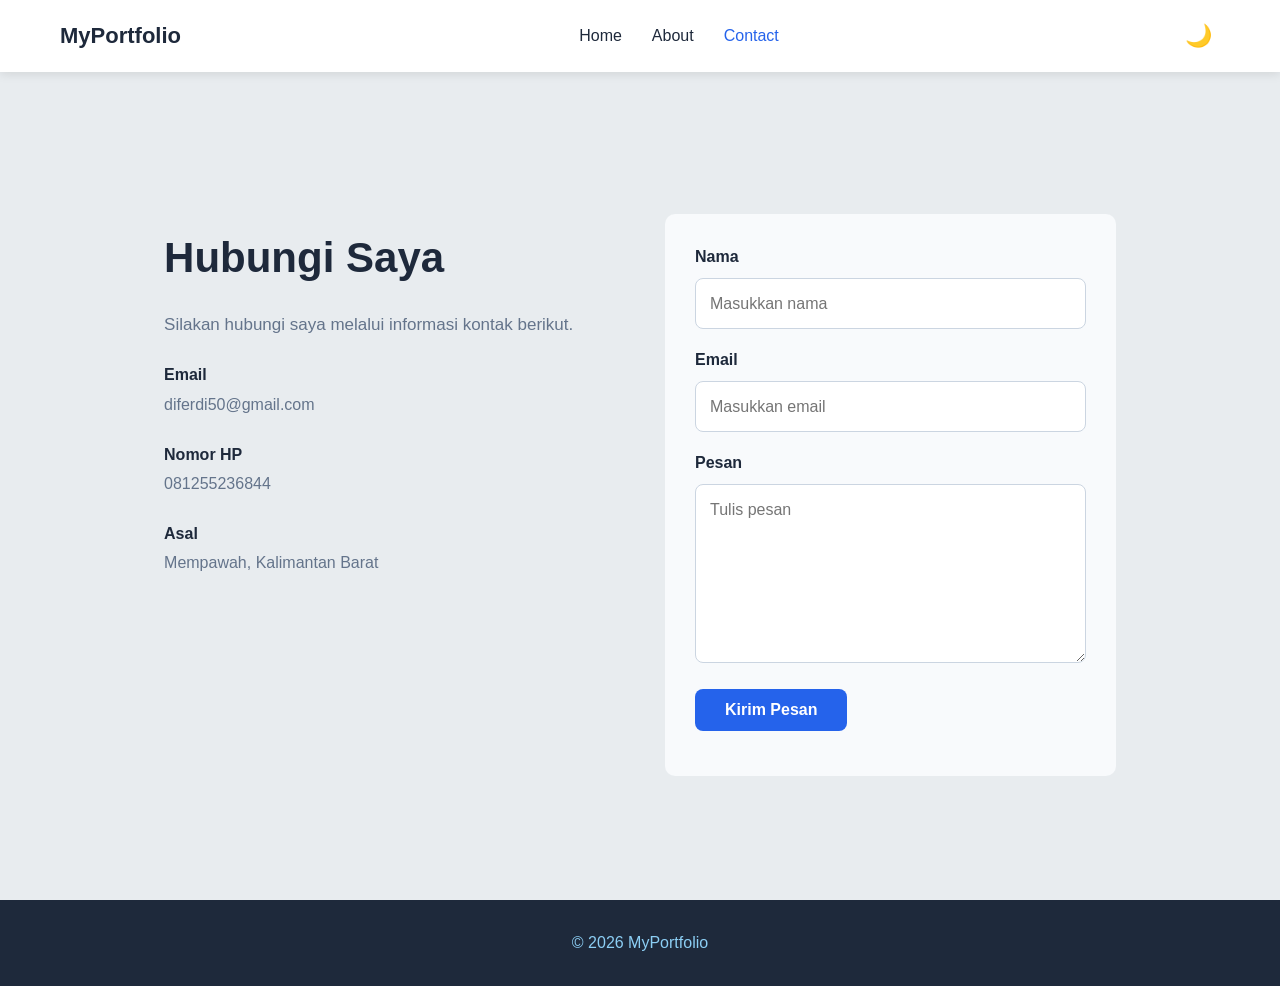
==== portofolio/contact.html @ 45eaa4df "Commit Pertama" ====
<!DOCTYPE html>
<html lang="id">
<head>
    <meta charset="UTF-8">
    <meta name="viewport" content="width=device-width, initial-scale=1.0">
    <title>Contact - Portfolio Ferdi</title>
    <link rel="stylesheet" href="../css/style.css">
</head>
<body>

    <!-- Navigasi -->
    <nav>
        <div class="container">
            <div class="logo">MyPortfolio</div>
            <ul class="nav-links">
                <li><a href="index.html">Home</a></li>
                <li><a href="about.html">About</a></li>
                <li><a href="contact.html" class="active">Contact</a></li>
            </ul>
            <button id="darkModeToggle" class="dark-mode-btn">🌙</button>
        </div>
    </nav>

    <main class="page-content">
        <section class="contact-section">
            <div class="container contact-grid">
                <div class="contact-info">
                    <h1>Hubungi Saya</h1>
                    <p>Silakan hubungi saya melalui informasi kontak berikut.</p>
                    <div class="contact-item">
                        <strong>Email</strong>
                        <span>diferdi50@gmail.com</span>
                    </div>
                    <div class="contact-item">
                        <strong>Nomor HP</strong>
                        <span>081255236844</span>
                    </div>
                    <div class="contact-item">
                        <strong>Asal</strong>
                        <span>Mempawah, Kalimantan Barat</span>
                    </div>
                </div>

                <form class="contact-form" id="contact-form">
                    <label for="name">Nama</label>
                    <input type="text" id="name" name="name" placeholder="Masukkan nama" required>

                    <label for="email">Email</label>
                    <input type="email" id="email" name="email" placeholder="Masukkan email" required>

                    <label for="message">Pesan</label>
                    <textarea id="message" name="message" rows="6" placeholder="Tulis pesan" required></textarea>

                    <button type="submit" class="btn">Kirim Pesan</button>
                    <p id="form-message" class="form-message" aria-live="polite"></p>
                </form>
            </div>
        </section>
    </main>

    <!-- Footer -->
    <footer>
        <p>&copy; 2026 MyPortfolio</p>
    </footer>

    <script src="../js/main.js"></script>
</body>
</html>
---- css/style.css ----
/* Reset & Variables */
* {
    margin: 0;
    padding: 0;
    box-sizing: border-box;
}

:root {
    --primary: #2563eb;
    --dark: #1e293b;
    --light: #f8fafc;
    --gray: #64748b;

    --bg: #e8ecef;
    --card: #ffffff;
    --border: #cbd5e1;

    --button-text: #ffffff;
}

body {
    font-family: 'Segoe UI', sans-serif;
    background: var(--bg);
    color: var(--dark);
    line-height: 1.6;
}

.container {
    max-width: 1200px;
    margin: 0 auto;
    padding: 0 20px;
}

/* Navigation */
nav {
    background: var(--card);;
    box-shadow: 0 2px 10px rgba(0, 0, 0, 0.1);
    position: fixed;
    width: 100%;
    top: 0;
    z-index: 100;
}

nav .container {
    display: flex;
    justify-content: space-between;
    align-items: center;
    padding: 15px 20px;
}

.logo {
    font-size: 22px;
    font-weight: 700;
}

.nav-links {
    display: flex;
    list-style: none;
    gap: 30px;
}

.nav-links a {
    text-decoration: none;
    color: var(--dark);
    font-weight: 500;
    transition: color 0.3s;
}

.nav-links a:hover,
.nav-links a.active {
    color: var(--primary);
}

/* Hero Section */
.hero {
    padding: 150px 0 100px;
    background: linear-gradient(135deg, var(--hero-1) 0%, var(--hero-2) 100%);
    min-height: 100vh;
    display: flex;
    align-items: center;
}

.hero-content {
    width: 100%;
    text-align: center;
}

.hero-content h1 {
    font-size: 48px;
    margin-bottom: 20px;
}

.hero-content h1 span {
    color: var(--primary);
}

.hero-content p {
    color: var(--gray);
    margin-bottom: 30px;
    font-size: 20px;
}

.btn {
    display: inline-block;
    background: var(--primary);
    color: var(--button-text);
    padding: 12px 30px;
    border-radius: 8px;
    text-decoration: none;
    font-weight: 600;
    transition: transform 0.3s, box-shadow 0.3s;
    border: none;
    cursor: pointer;
    font-family: inherit;
    font-size: 16px;
}

.btn:hover {
    transform: translateY(-3px);
    box-shadow: 0 10px 20px rgba(37, 99, 235, 0.3);
}

/* Projects */
.projects {
    padding: 80px 0;
    background: var(--bg);
}

.projects h2 {
    text-align: center;
    font-size: 36px;
    margin-bottom: 40px;
}

.project-grid {
    display: grid;
    grid-template-columns: repeat(auto-fit, minmax(300px, 1fr));
    gap: 30px;
}

.project-card {
    background: var(--card);
    border-radius: 10px;
    padding: 20px;
    transition: transform 0.3s;
    cursor: pointer;
}

.project-card:hover {
    transform: translateY(-10px);
}

.project-card img {
    width: 100%;
    height: 200px;
    object-fit: cover;
    border-radius: 8px;
    background: #e2e8f0;
}

.project-card h3 {
    margin: 15px 0 8px;
}

.project-card p {
    color: var(--gray);
}

/* Shared page sections */
.page-content {
    padding-top: 90px;
}

.about-section,
.contact-section {
    min-height: calc(100vh - 90px);
    padding: 80px 0;
    background: var(--bg);
    display: flex;
    align-items: center;
}

.about-grid,
.contact-grid {
    display: grid;
    grid-template-columns: minmax(260px, 0.9fr) minmax(0, 1.1fr);
    gap: 50px;
    align-items: center;
}

.about-image img {
    width: 100%;
    max-height: 420px;
    object-fit: cover;
    border-radius: 12px;
    background: var(--image-bg);
}

.image-placeholder {
    min-height: 320px;
    display: flex;
    align-items: center;
    justify-content: center;
    border-radius: 12px;
    background: var(--image-bg);
    overflow: hidden;
}

.image-placeholder img {
    min-height: 320px;
}

.about-content h1,
.contact-info h1 {
    font-size: 42px;
    margin-bottom: 20px;
}

.about-content p,
.contact-info>p {
    color: var(--gray);
    margin-bottom: 18px;
    font-size: 17px;
}

.contact-grid {
    grid-template-columns: 1fr 1fr;
    align-items: start;
}

.contact-info {
    padding-top: 10px;
}

.contact-item {
    margin-top: 24px;
    display: flex;
    flex-direction: column;
    gap: 4px;
}

.contact-item span {
    color: var(--gray);
}

.contact-form {
    background: var(--light);
    border-radius: 10px;
    padding: 30px;
}

.contact-form label {
    display: block;
    margin-bottom: 8px;
    font-weight: 600;
}

.contact-form input,
.contact-form textarea {
    width: 100%;
    padding: 12px 14px;
    border: 1px solid #cbd5e1;
    border-radius: 8px;
    margin-bottom: 18px;
    font: inherit;
    color: var(--dark);
    background: white;
}

.contact-form input:focus,
.contact-form textarea:focus {
    outline: none;
    border-color: var(--primary);
}

.form-message {
    margin-top: 15px;
    color: var(--primary);
    font-weight: 500;
}

/* Footer */
footer {
    background: var(--dark);
    color: rgb(140, 206, 244);
    text-align: center;
    padding: 30px;
}

/* Responsive */
@media (max-width: 768px) {
    nav .container {
        gap: 15px;
    }

    .nav-links {
        gap: 16px;
    }

    .hero-content h1 {
        font-size: 38px;
    }

    .about-grid,
    .contact-grid {
        grid-template-columns: 1fr;
        gap: 30px;
    }

    .about-content h1,
    .contact-info h1 {
        font-size: 34px;
    }
}

@media (max-width: 480px) {
    nav .container {
        flex-direction: column;
    }

    .hero {
        padding-top: 180px;
    }

    .nav-links {
        flex-wrap: wrap;
        justify-content: center;
    }
}

/* Dark Mode Button */
.dark-mode-btn {
    border: none;
    background: transparent;
    font-size: 22px;
    cursor: pointer;
    padding: 8px;
}

/* Dark Mode */
/* Dark Mode */
body.dark-mode {
    --primary: #60a5fa;
    --dark: #f8fafc;
    --light: #0f172a;
    --gray: #cbd5e1;

    --bg: #0f172a;
    --card: #1e293b;
    --border: #475569;

    --button-text: #0f172a;
}
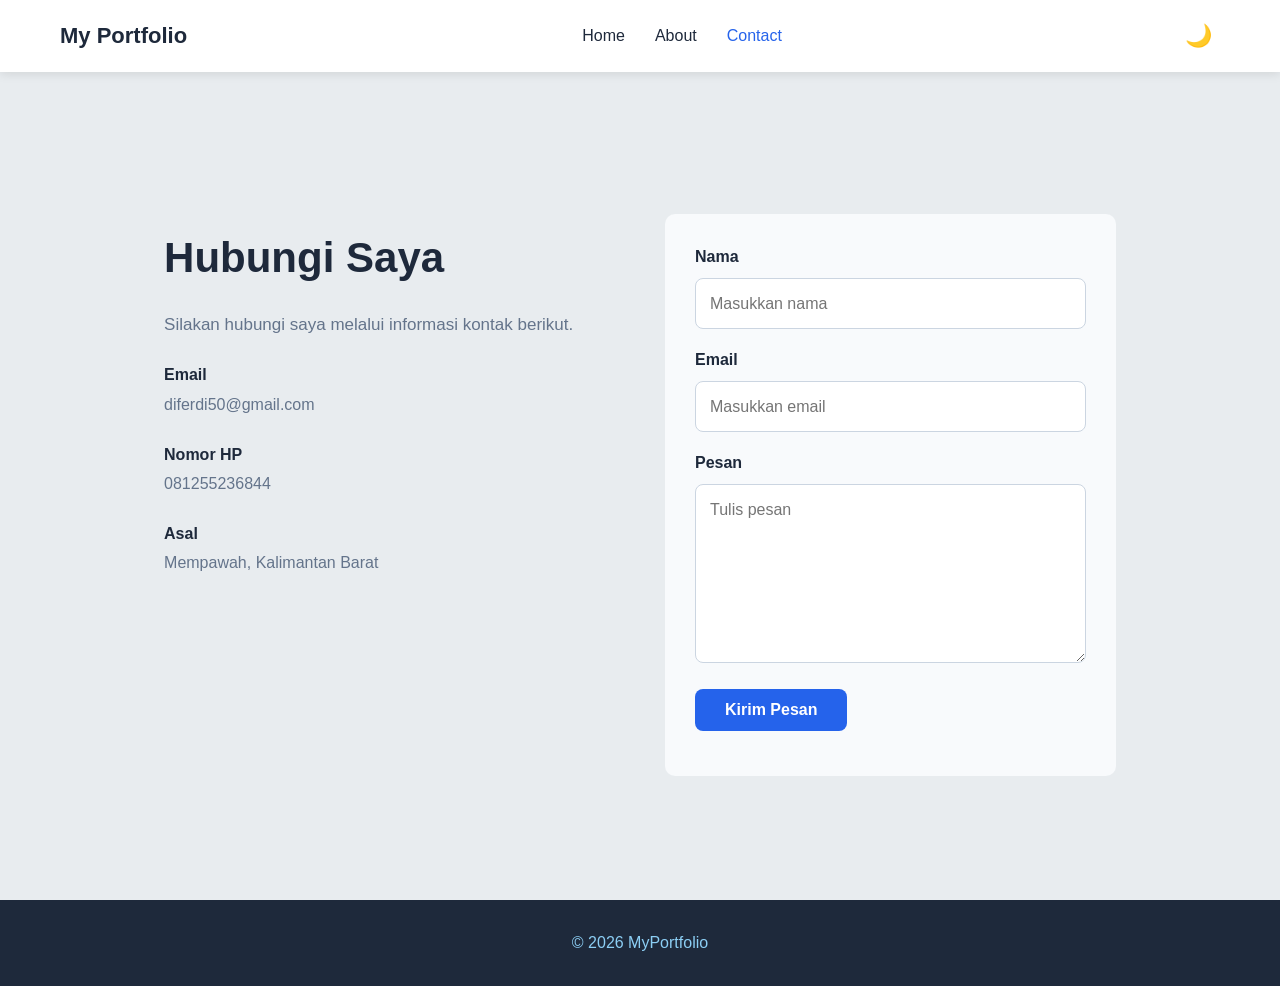
==== commit b351dbdc: ""Perubahan pada Halaman Contact"" ====
--- a/portofolio/contact.html
+++ b/portofolio/contact.html
@@ -11,7 +11,7 @@
     <!-- Navigasi -->
     <nav>
         <div class="container">
-            <div class="logo">MyPortfolio</div>
+            <div class="logo">My Portfolio</div>
             <ul class="nav-links">
                 <li><a href="index.html">Home</a></li>
                 <li><a href="about.html">About</a></li>
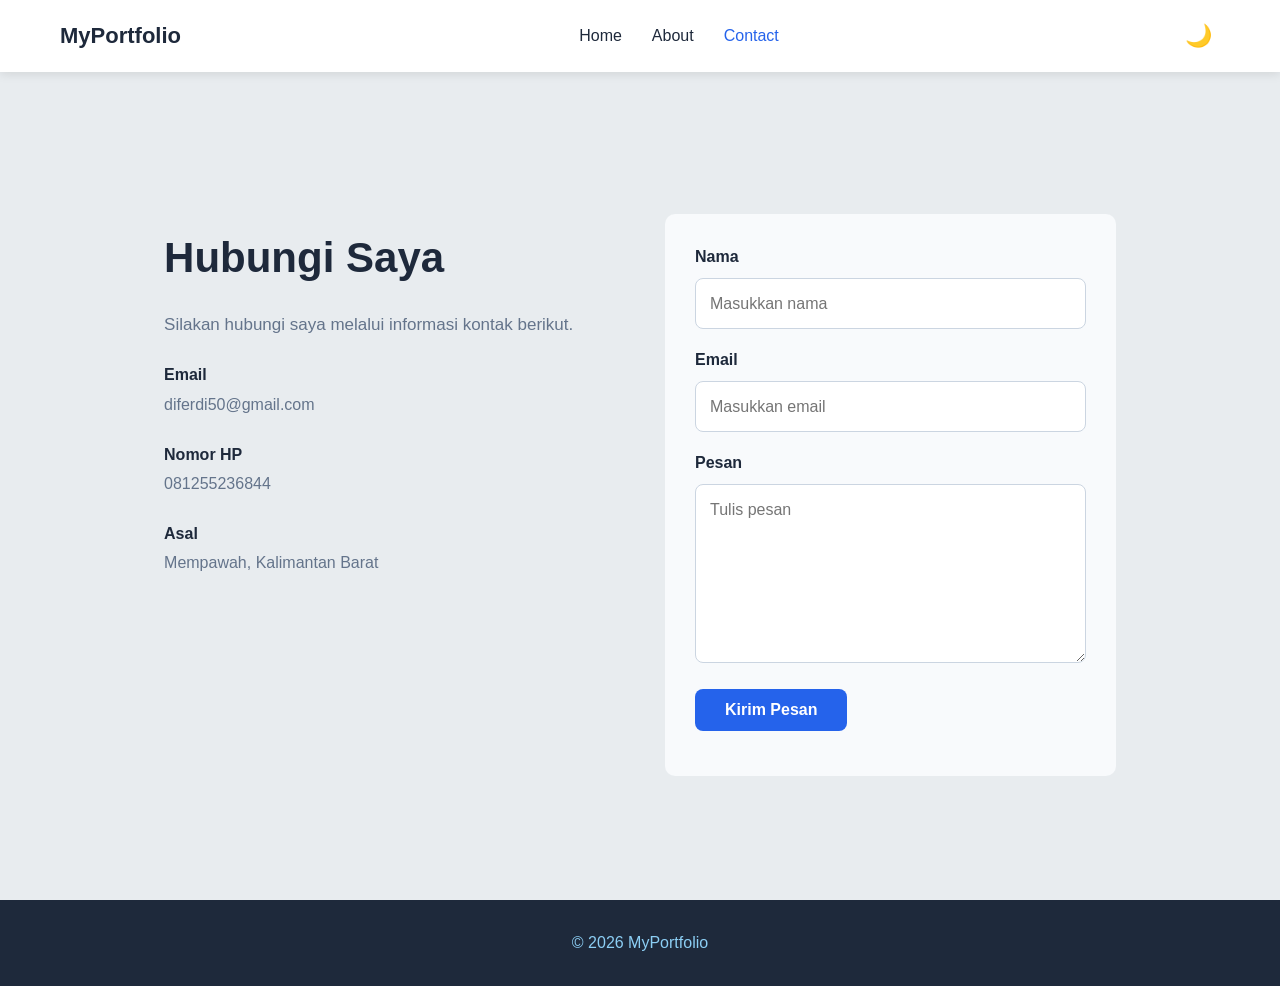
==== commit 8473a8da: ""Perbaikan Pada Navbar"" ====
--- a/portofolio/contact.html
+++ b/portofolio/contact.html
@@ -11,7 +11,7 @@
     <!-- Navigasi -->
     <nav>
         <div class="container">
-            <div class="logo">My Portfolio</div>
+            <div class="logo">MyPortfolio</div>
             <ul class="nav-links">
                 <li><a href="index.html">Home</a></li>
                 <li><a href="about.html">About</a></li>
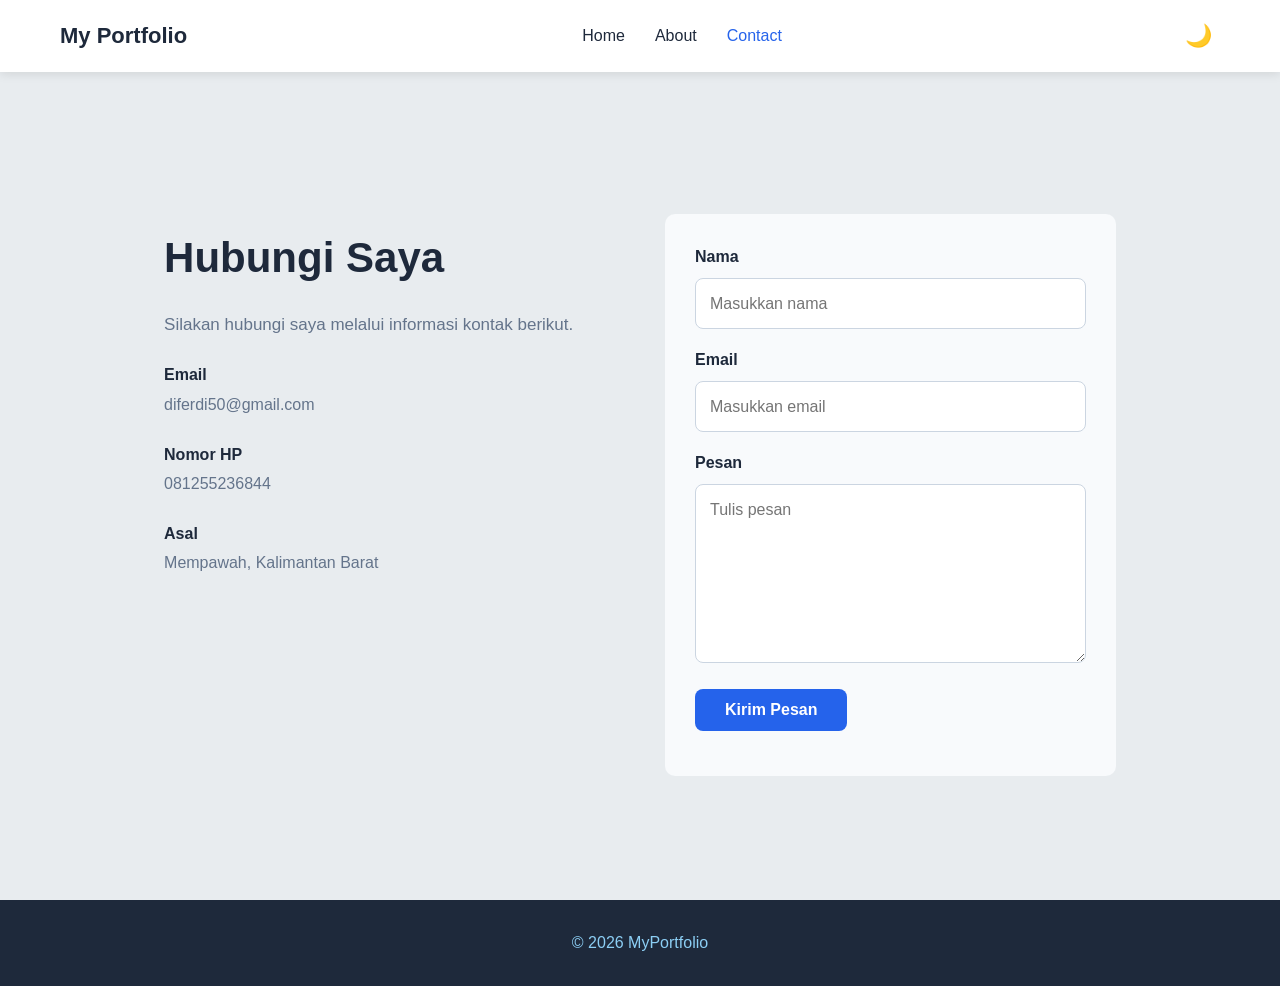
==== commit 71635068: ""Perbaikan Navbar2"" ====
--- a/portofolio/contact.html
+++ b/portofolio/contact.html
@@ -11,7 +11,7 @@
     <!-- Navigasi -->
     <nav>
         <div class="container">
-            <div class="logo">MyPortfolio</div>
+            <div class="logo">My Portfolio</div>
             <ul class="nav-links">
                 <li><a href="index.html">Home</a></li>
                 <li><a href="about.html">About</a></li>
